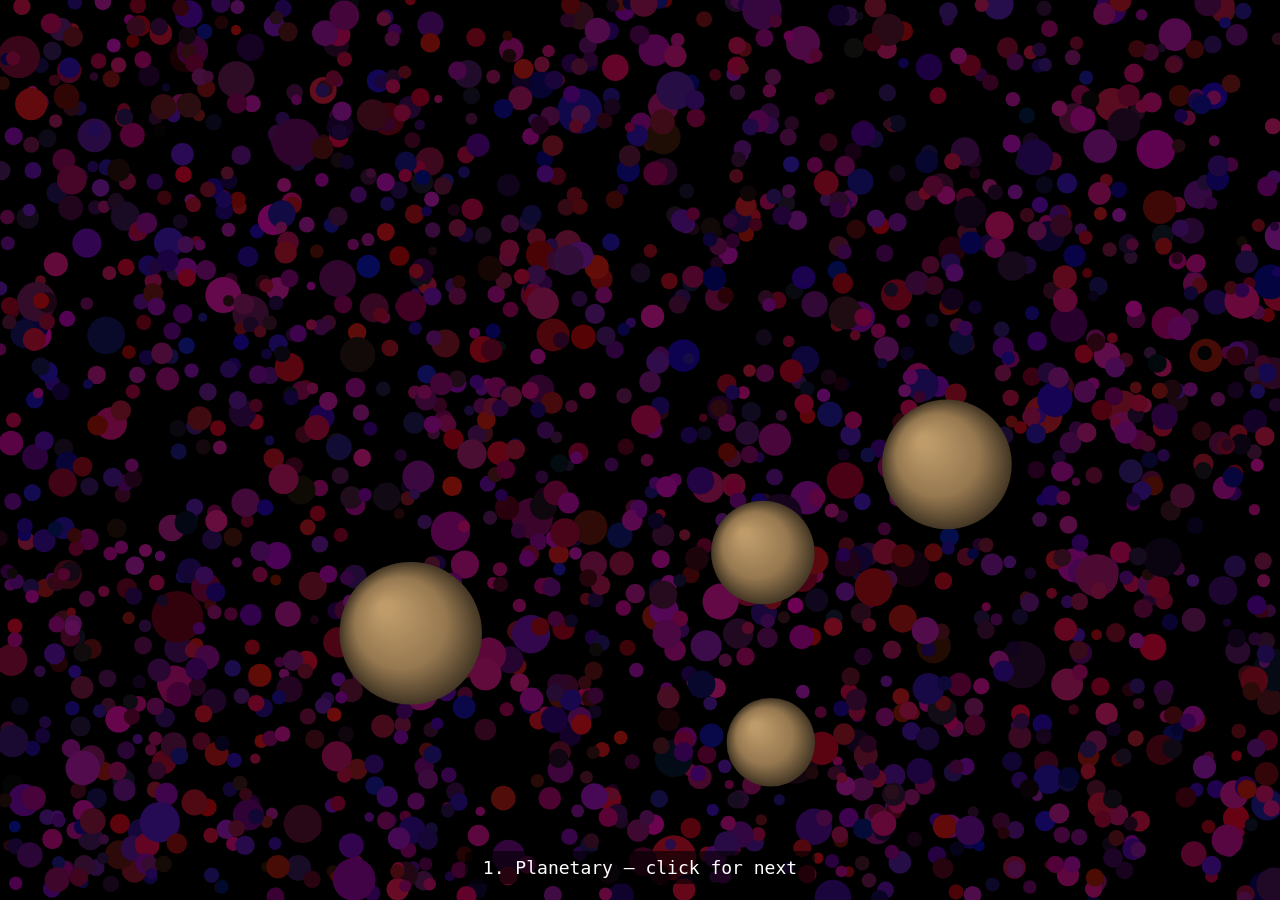
==== index.html @ ba3272bb "Initial commit: spec docs + Phase 1 & 2 implementation Spec: - requirements.md — full game requireme" ====
<!DOCTYPE html>
<html lang="en">
<head>
  <meta charset="UTF-8" />
  <meta name="viewport" content="width=device-width, initial-scale=1.0" />
  <title>DeathStarBattles</title>
  <style>
    * { margin: 0; padding: 0; box-sizing: border-box; }
    html, body { width: 100%; height: 100%; overflow: hidden; background: #000; }
    canvas { display: block; }
  </style>
</head>
<body>
  <canvas id="canvas-main"></canvas>
  <script type="module" src="src/main.js"></script>
</body>
</html>
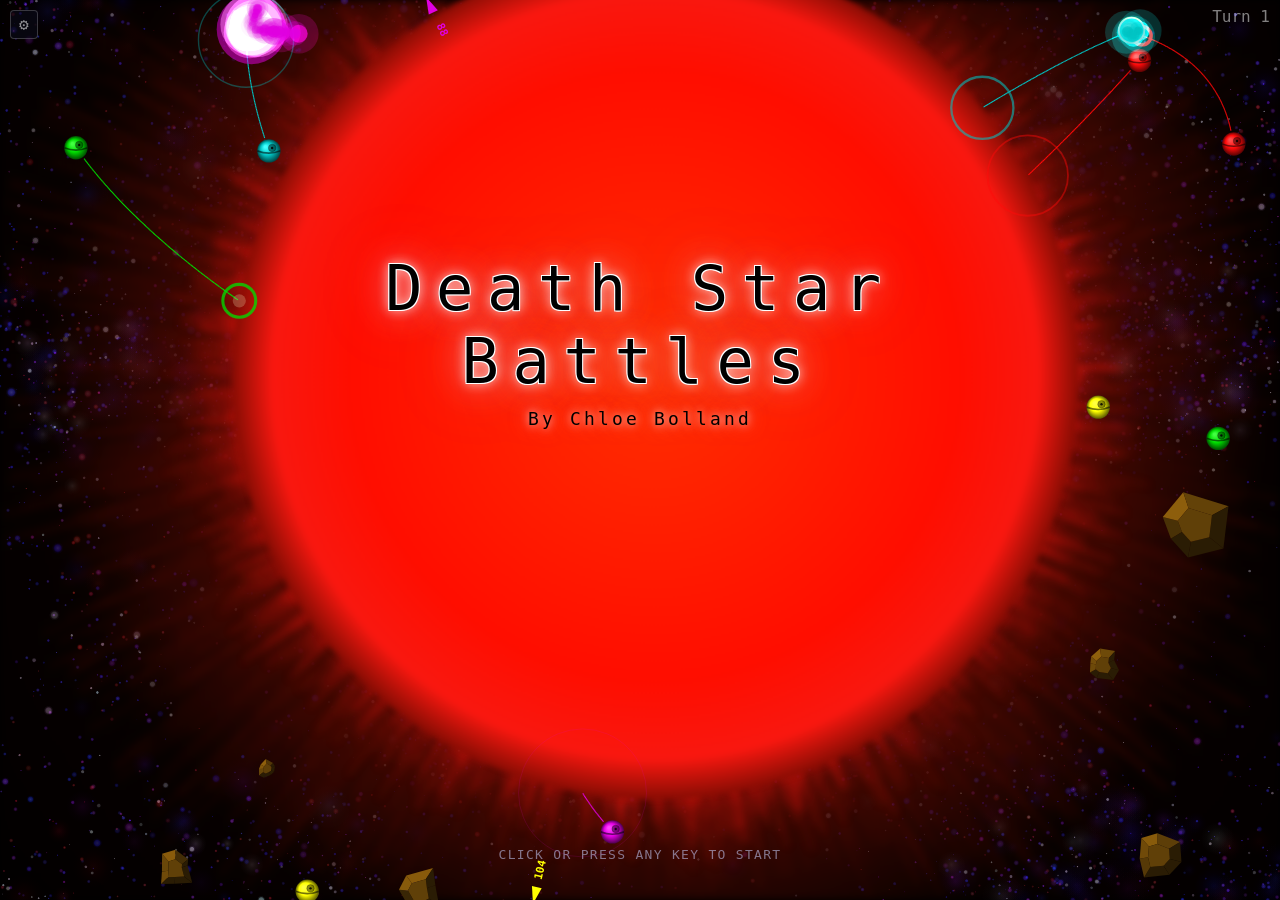
==== commit cdae609e: "Prevent double-tap zoom on iPad/stylus Adds user-scalable=no to viewport and touch-action:manipulati" ====
--- a/index.html
+++ b/index.html
@@ -2,10 +2,10 @@
 <html lang="en">
 <head>
   <meta charset="UTF-8" />
-  <meta name="viewport" content="width=device-width, initial-scale=1.0" />
+  <meta name="viewport" content="width=device-width, initial-scale=1.0, user-scalable=no" />
   <title>DeathStarBattles</title>
   <style>
-    * { margin: 0; padding: 0; box-sizing: border-box; }
+    * { margin: 0; padding: 0; box-sizing: border-box; touch-action: manipulation; }
     html, body { width: 100%; height: 100%; overflow: hidden; background: #000; }
     canvas { display: block; }
   </style>
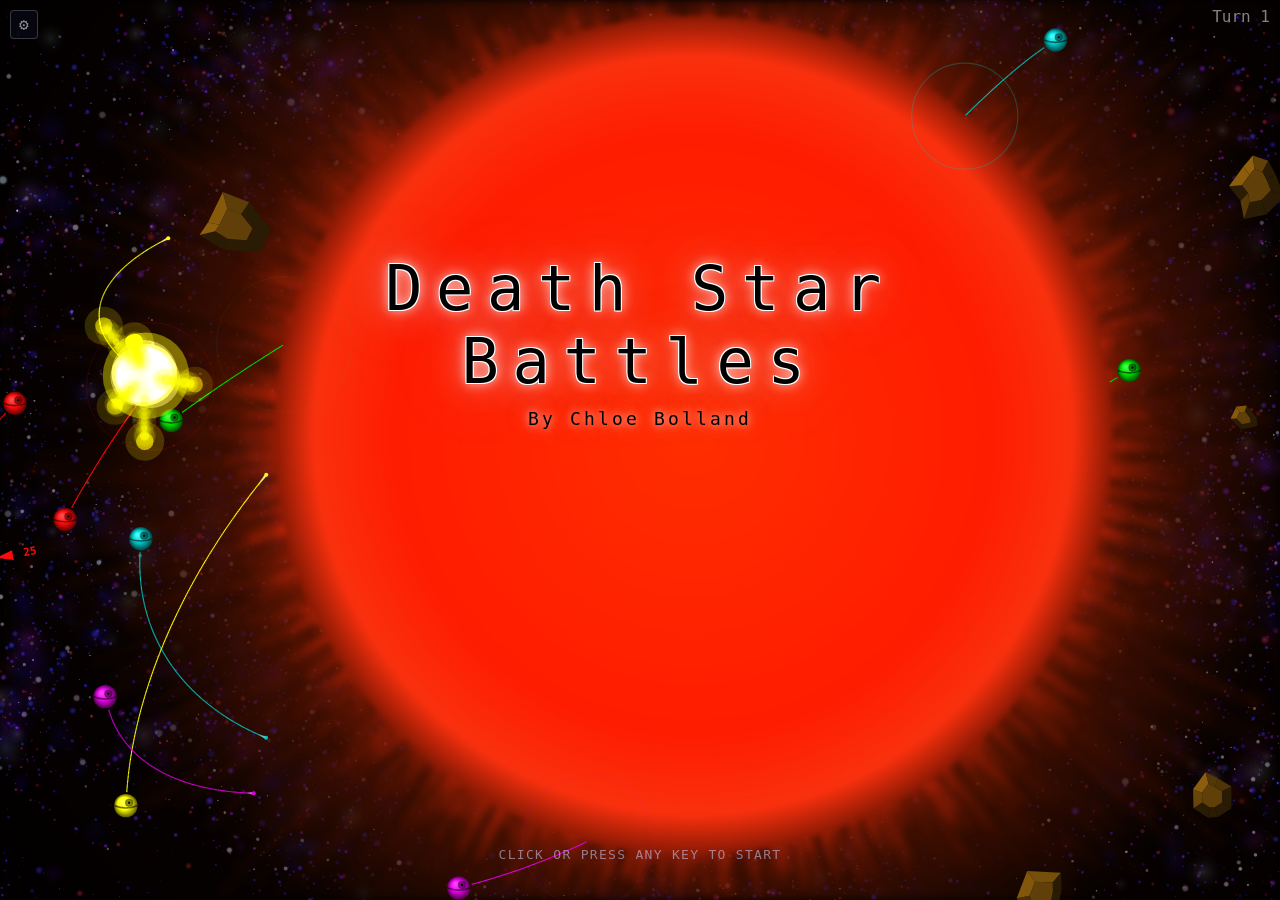
==== commit f8291a6c: "Fix iOS double-tap zoom via touchend interception iOS 10+ ignores user-scalable=no. Intercept touche" ====
--- a/index.html
+++ b/index.html
@@ -13,5 +13,14 @@
 <body>
   <canvas id="canvas-main"></canvas>
   <script type="module" src="src/main.js"></script>
+  <script>
+    // Prevent double-tap zoom on iOS (user-scalable=no is ignored since iOS 10)
+    let _lastTap = 0;
+    document.addEventListener('touchend', e => {
+      const now = Date.now();
+      if (now - _lastTap < 300) e.preventDefault();
+      _lastTap = now;
+    }, { passive: false });
+  </script>
 </body>
 </html>
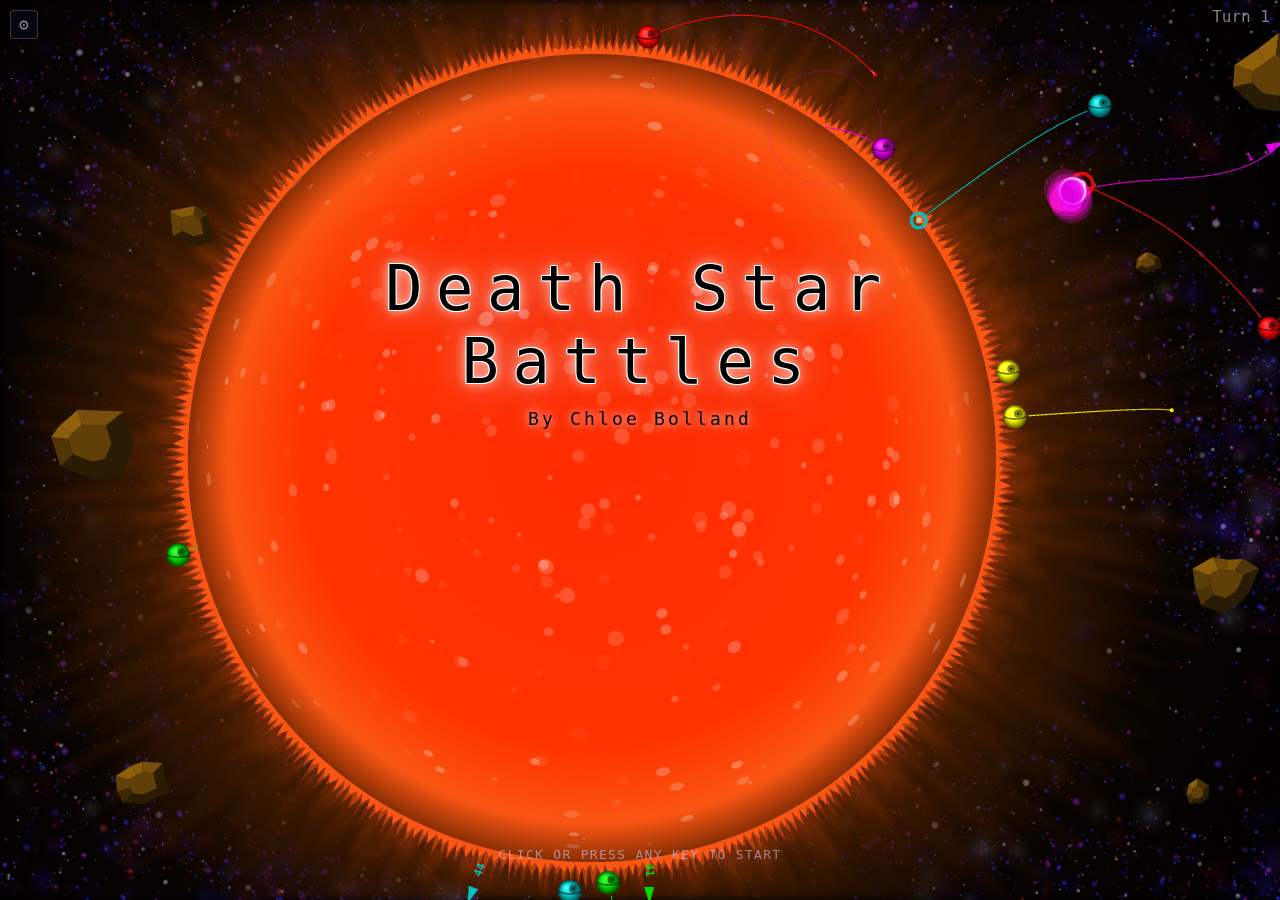
==== commit 09d3d57d: "Add copyright/contact notice across source, SVGs, intro screen and About page Prior to wider publish" ====
--- a/index.html
+++ b/index.html
@@ -1,4 +1,8 @@
 <!DOCTYPE html>
+<!--
+  Copyright © 2026 Chloe Bolland
+  contact chloe@mammoththoughts.com if you wish to use, publish or reproduce this game or any part of it in any way
+-->
 <html lang="en">
 <head>
   <meta charset="UTF-8" />
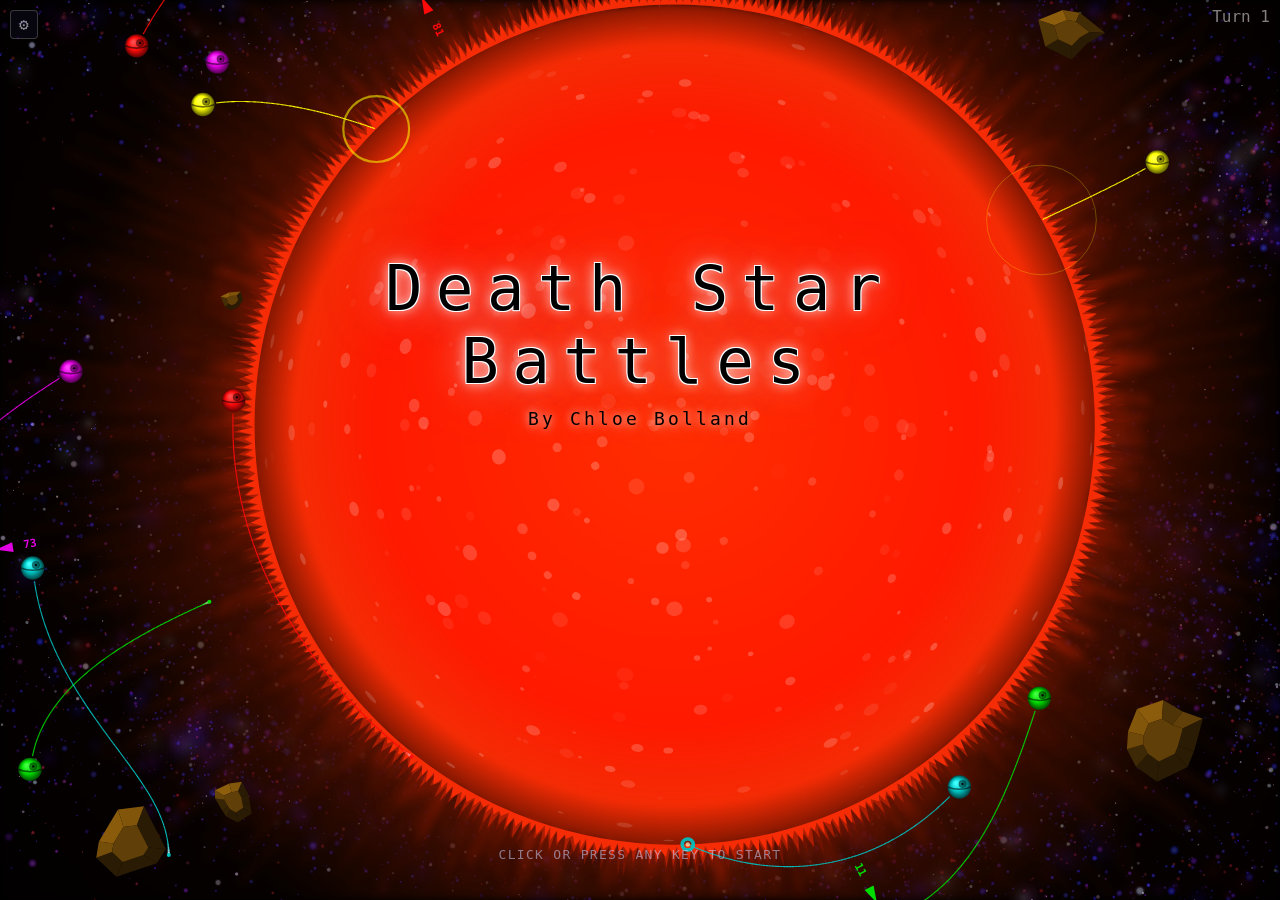
==== commit d57cf0b3: "Add fullscreen button + PWA manifest for phone landscape launch - Fullscreen button (top-right, phon" ====
--- a/index.html
+++ b/index.html
@@ -7,6 +7,7 @@
 <head>
   <meta charset="UTF-8" />
   <meta name="viewport" content="width=device-width, initial-scale=1.0, user-scalable=no" />
+  <link rel="manifest" href="manifest.json" />
   <title>DeathStarBattles</title>
   <style>
     * { margin: 0; padding: 0; box-sizing: border-box; touch-action: manipulation; }
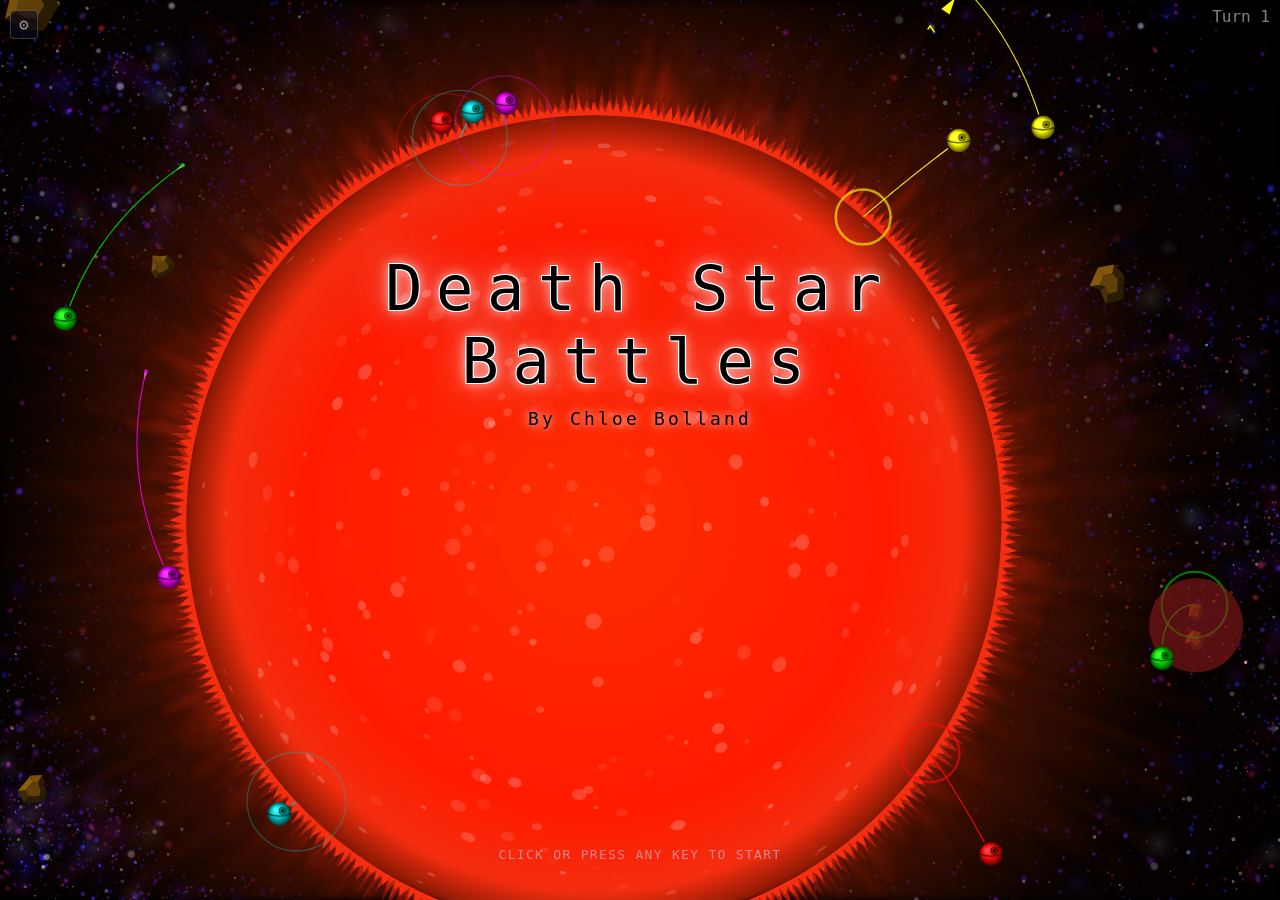
==== commit 7743f272: "Implement view camera (zoom & pan) per camera-spec Adds a view-only camera to the in-game renderer s" ====
--- a/index.html
+++ b/index.html
@@ -19,9 +19,13 @@
   <canvas id="canvas-main"></canvas>
   <script type="module" src="src/main.js"></script>
   <script>
-    // Prevent double-tap zoom on iOS (user-scalable=no is ignored since iOS 10)
+    // Prevent double-tap zoom on iOS (user-scalable=no is ignored since iOS 10).
+    // The game canvas drives its own zoom/pan via Pointer Events (touch-action:
+    // none), so skip it here — otherwise this would swallow the double-tap that
+    // resets the view camera.
     let _lastTap = 0;
     document.addEventListener('touchend', e => {
+      if (e.target && e.target.id === 'canvas-main') return;
       const now = Date.now();
       if (now - _lastTap < 300) e.preventDefault();
       _lastTap = now;
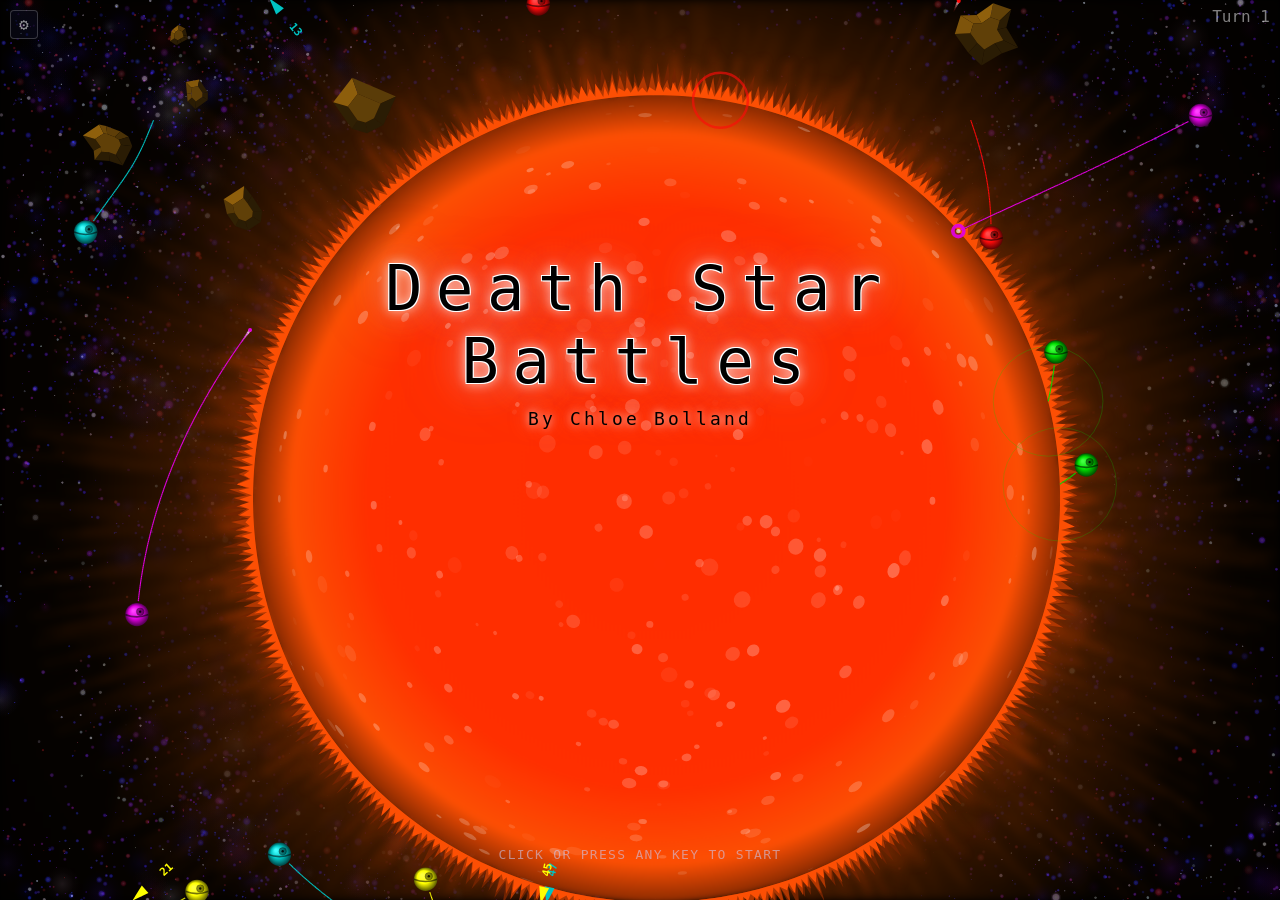
==== commit 557cf2e7: "Camera: preserve trails, crisp star shape on zoom, edge overscroll, input hardening Addresses four i" ====
--- a/index.html
+++ b/index.html
@@ -18,18 +18,12 @@
 <body>
   <canvas id="canvas-main"></canvas>
   <script type="module" src="src/main.js"></script>
-  <script>
-    // Prevent double-tap zoom on iOS (user-scalable=no is ignored since iOS 10).
-    // The game canvas drives its own zoom/pan via Pointer Events (touch-action:
-    // none), so skip it here — otherwise this would swallow the double-tap that
-    // resets the view camera.
-    let _lastTap = 0;
-    document.addEventListener('touchend', e => {
-      if (e.target && e.target.id === 'canvas-main') return;
-      const now = Date.now();
-      if (now - _lastTap < 300) e.preventDefault();
-      _lastTap = now;
-    }, { passive: false });
-  </script>
+  <!--
+    Double-tap-to-zoom is already disabled by `touch-action: manipulation` (set
+    on every element above) plus the canvas's own `touch-action: none`. The old
+    JS touchend suppressor here was redundant and harmful — preventDefault() on
+    touchend ate the synthesised click, so quick taps on the on-screen buttons
+    were silently dropped. Removed.
+  -->
 </body>
 </html>
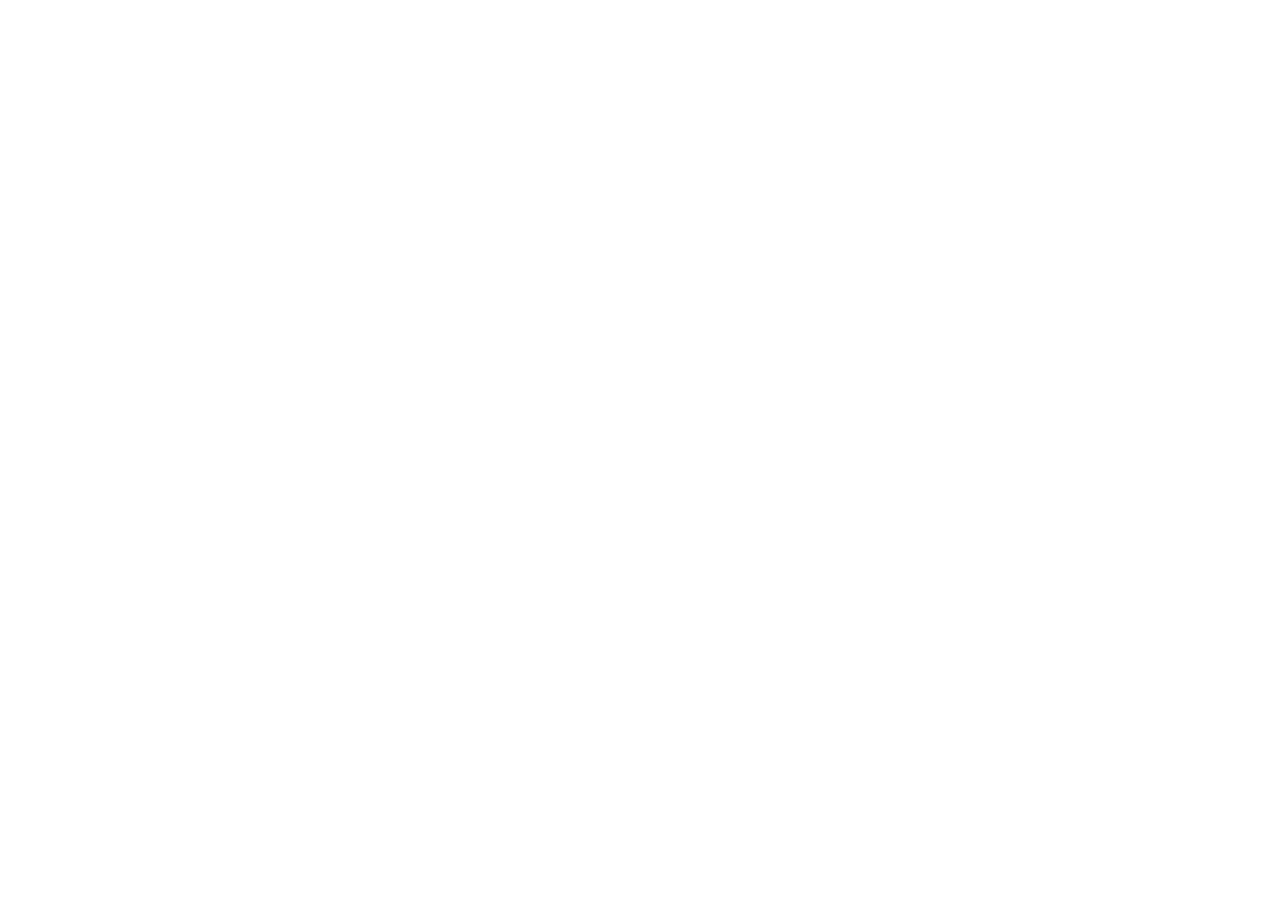
==== commit dcae8643: "Reload over https when opened over plain http The IONOS host can't redirect http to https itself (no" ====
--- a/index.html
+++ b/index.html
@@ -9,6 +9,13 @@
   <meta name="viewport" content="width=device-width, initial-scale=1.0, user-scalable=no" />
   <link rel="manifest" href="manifest.json" />
   <title>DeathStarBattles</title>
+  <script>
+    // Reload over https if opened over plain http: the IONOS host can't redirect by itself.
+    // Local dev servers (localhost) are left alone.
+    if (location.protocol === 'http:' && !/^(localhost|127\.0\.0\.1|\[::1\])$/.test(location.hostname)) {
+      location.replace('https:' + location.href.slice(5));
+    }
+  </script>
   <style>
     * { margin: 0; padding: 0; box-sizing: border-box; touch-action: manipulation; }
     html, body { width: 100%; height: 100%; overflow: hidden; background: #000; }
